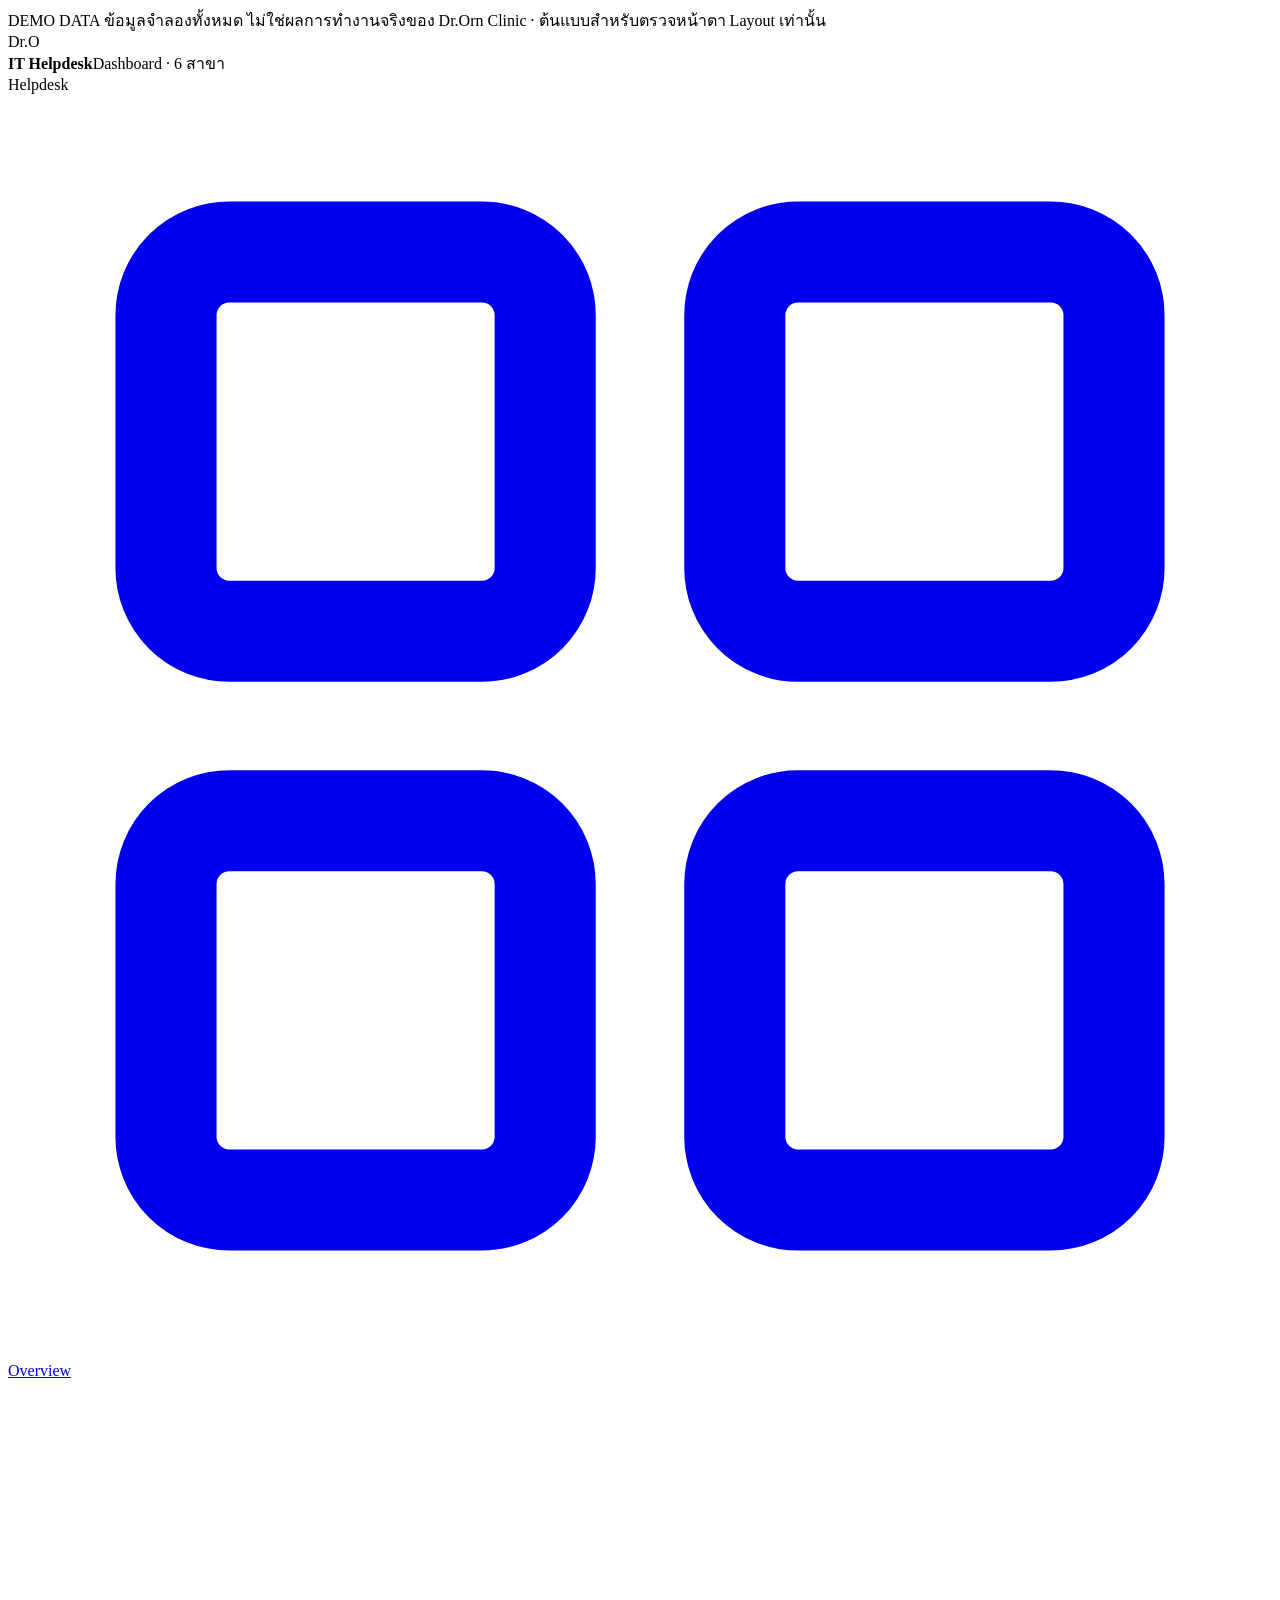
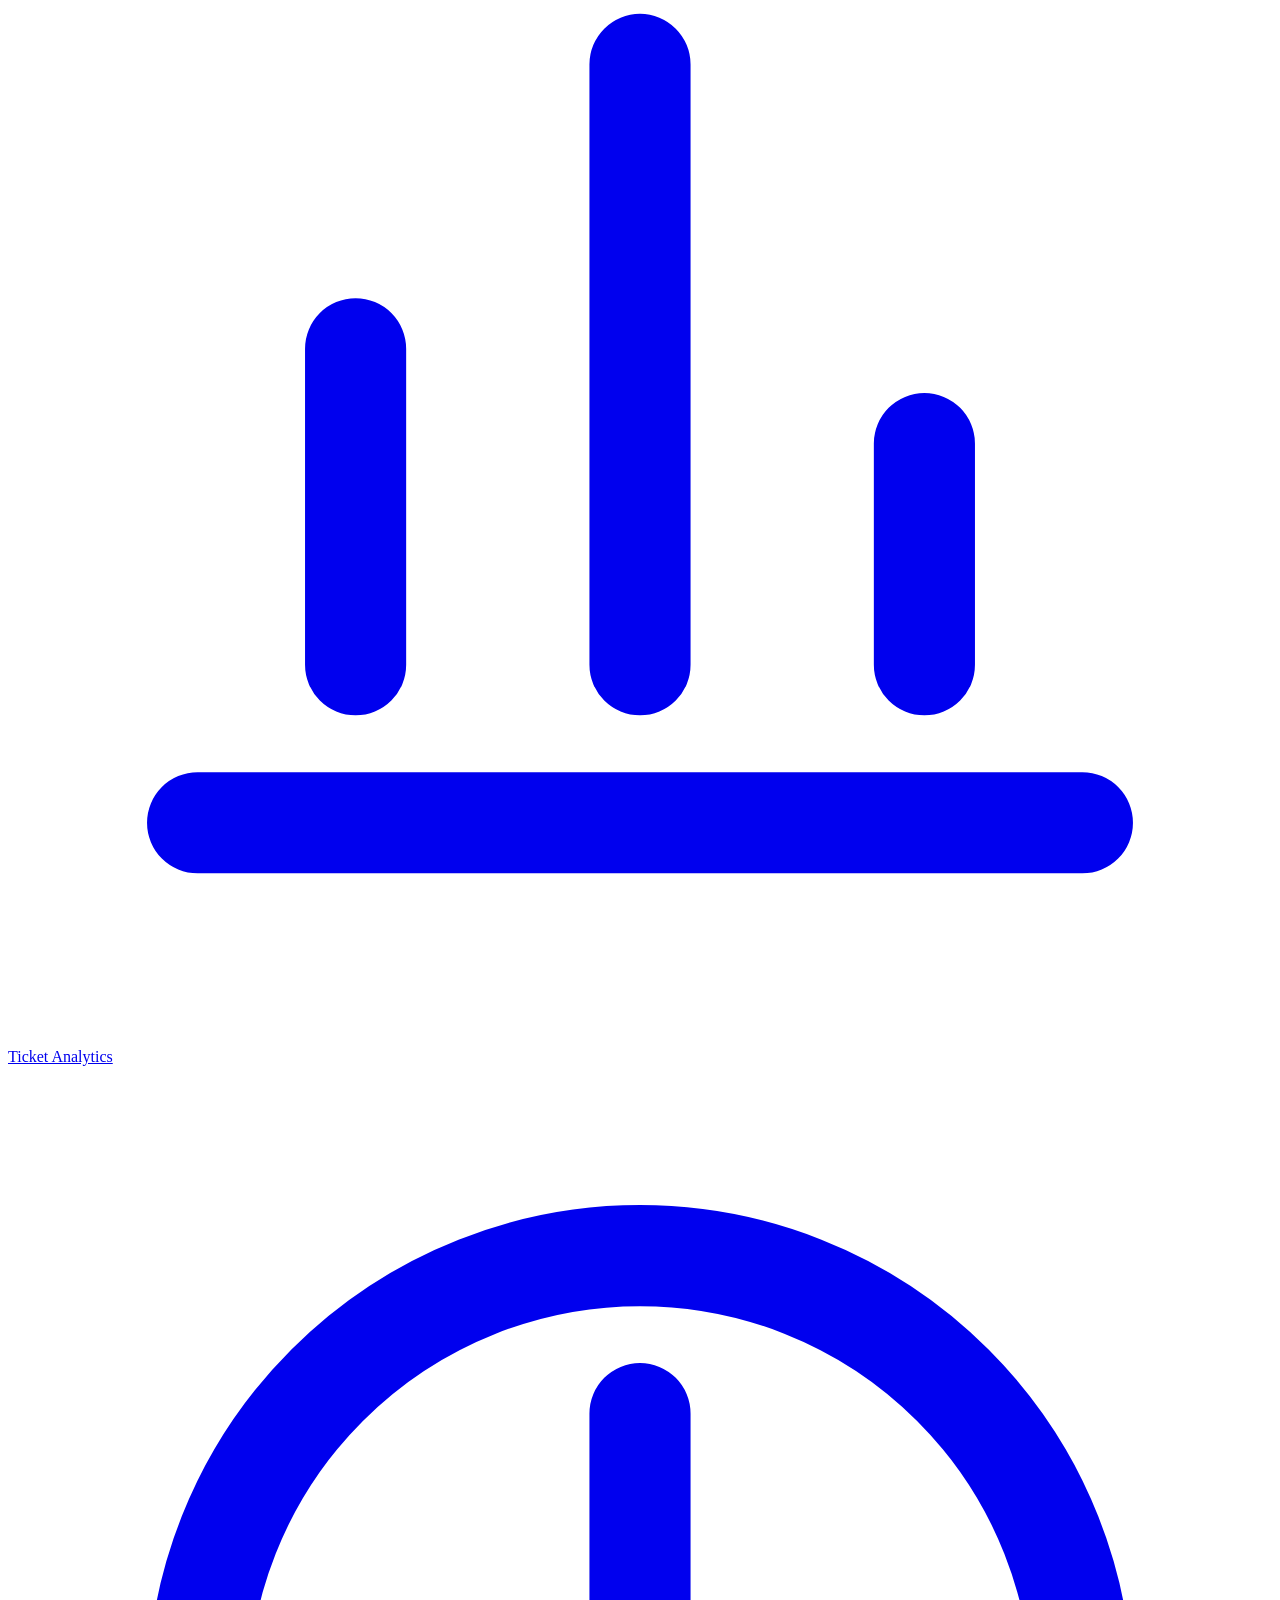
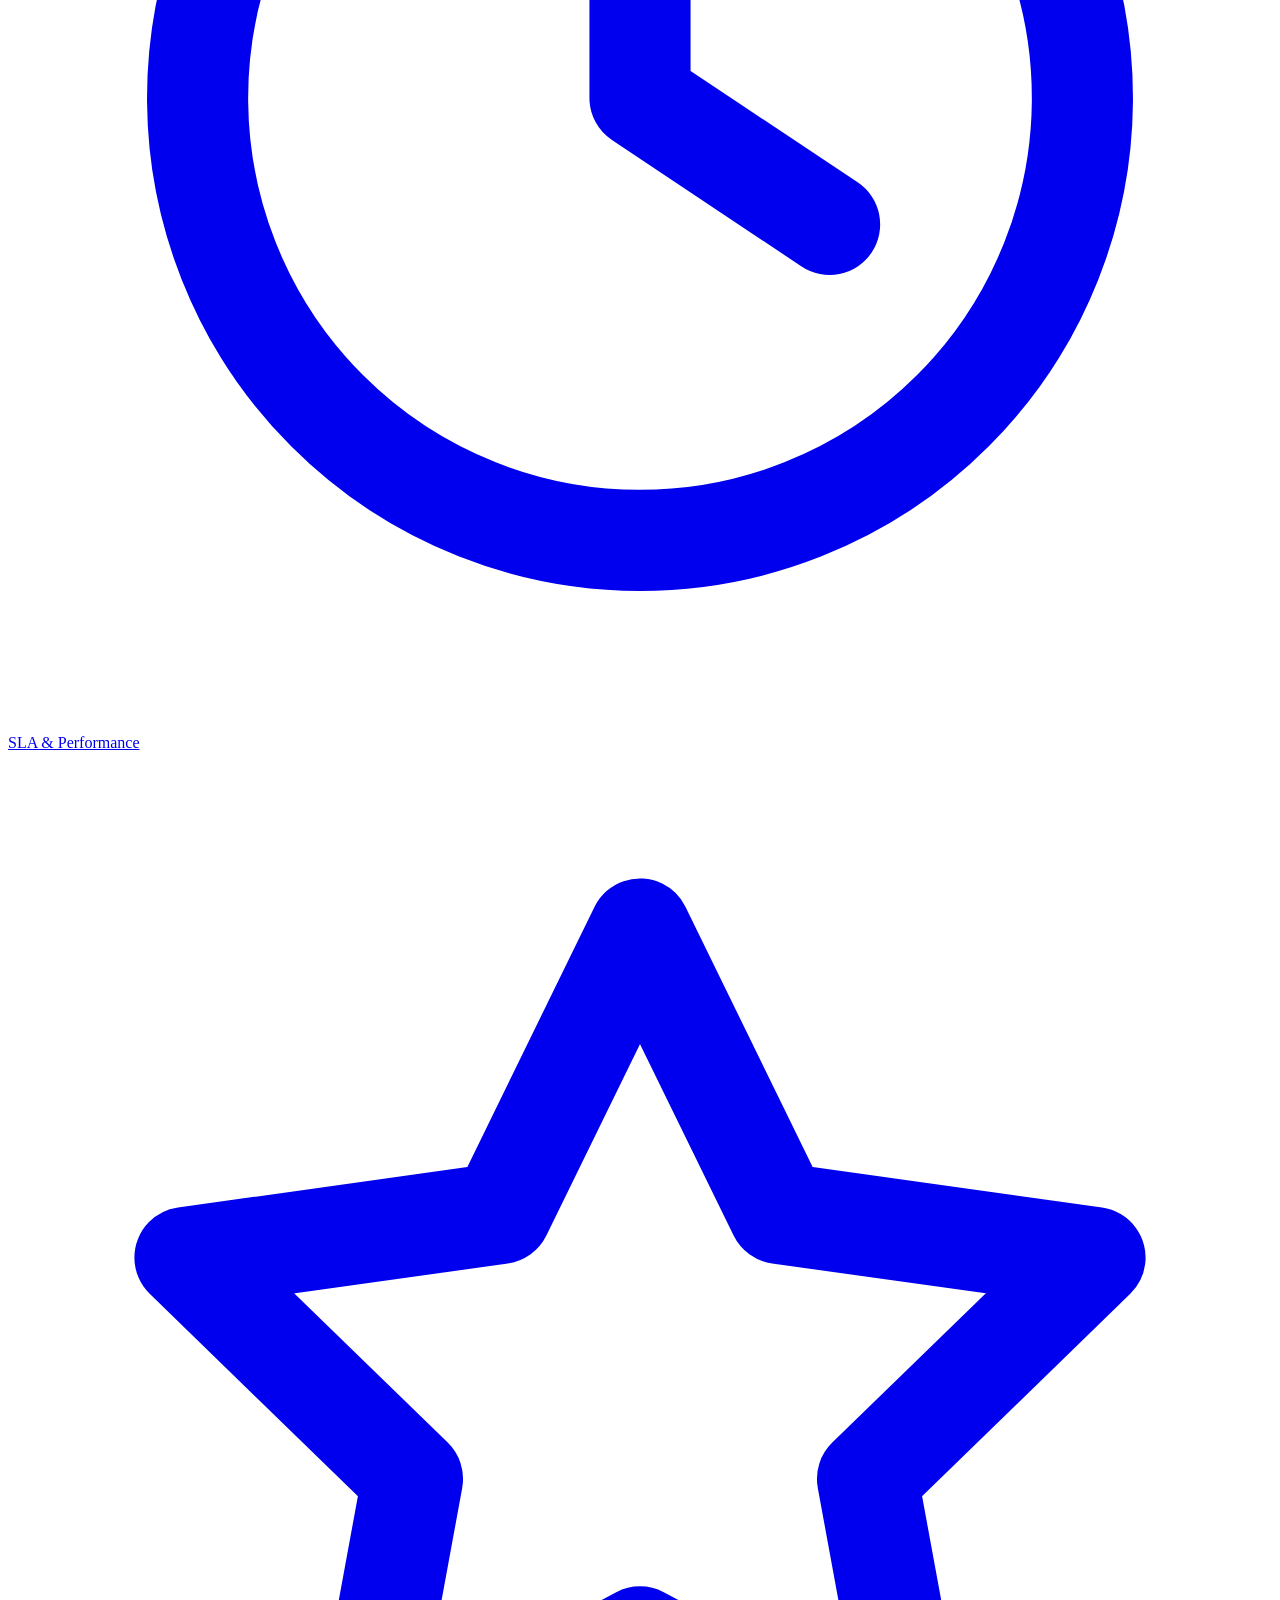
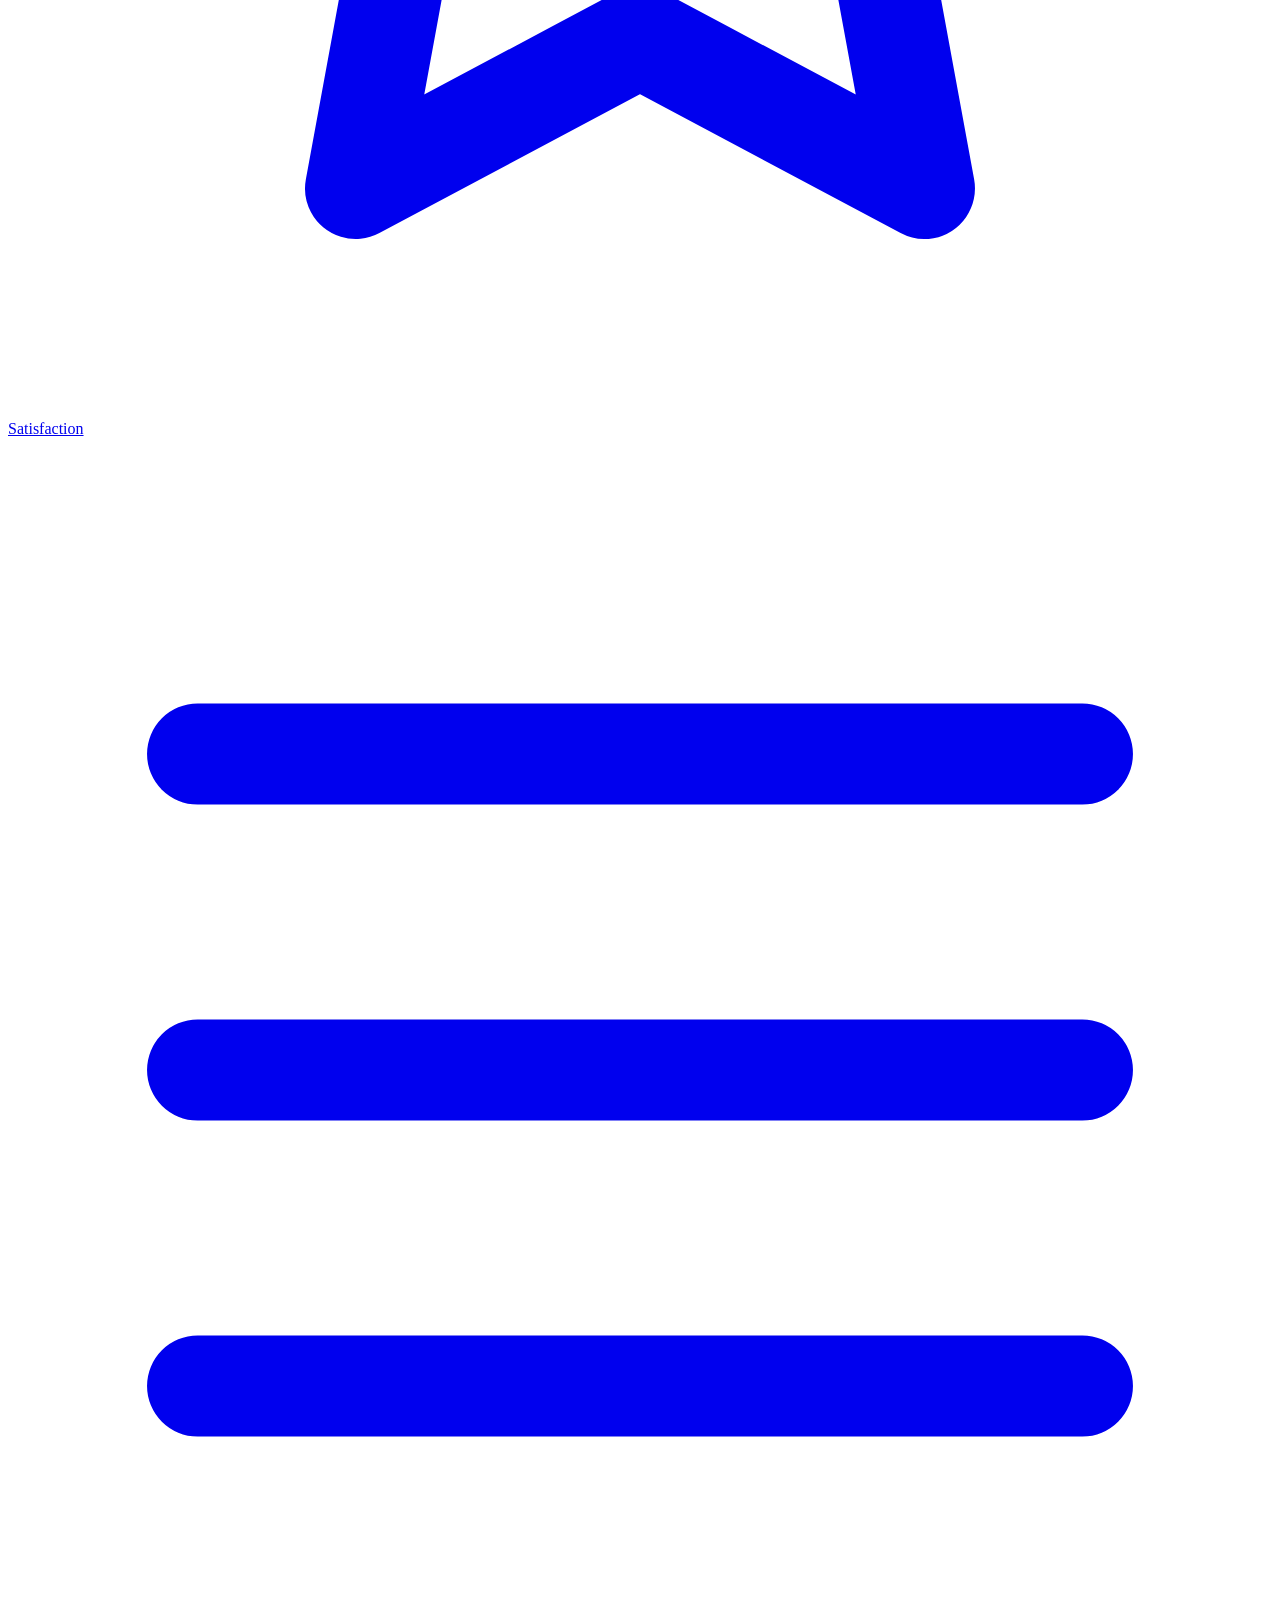
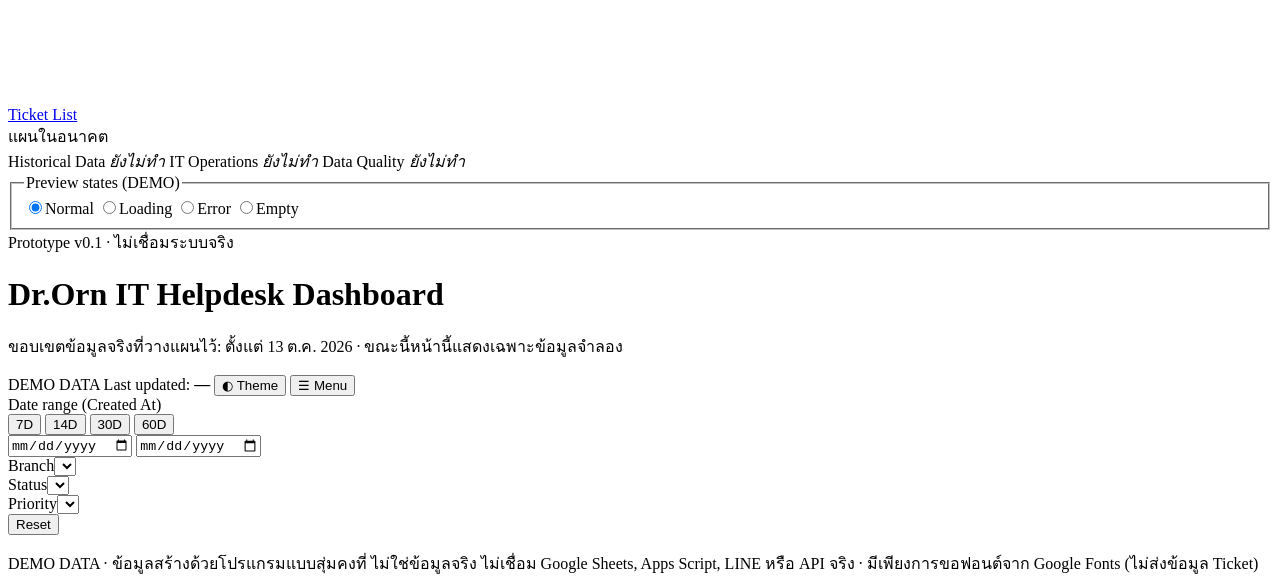
==== dashboard/index.html @ eb06150f "Add files via upload" ====
<!doctype html>
<html lang="th">
<head>
<meta charset="utf-8">
<meta name="viewport" content="width=device-width, initial-scale=1, viewport-fit=cover">
<meta name="robots" content="noindex, nofollow">
<title>Dr.Orn IT Helpdesk Dashboard (DEMO)</title>
<!-- Fonts: the ONLY external request in this prototype is the optional Google Fonts stylesheet below (no ticket data is sent). If it is blocked, the page falls back to local Thai fonts. -->
<link rel="preconnect" href="https://fonts.googleapis.com">
<link rel="preconnect" href="https://fonts.gstatic.com" crossorigin>
<link rel="stylesheet" href="https://fonts.googleapis.com/css2?family=IBM+Plex+Sans+Thai:wght@400;600;700&display=swap">
<link rel="stylesheet" href="assets/styles.css">
</head>
<body>

<div class="demo-bar" role="status">
  <span class="demo-tag">DEMO DATA</span>
  <span>ข้อมูลจำลองทั้งหมด ไม่ใช่ผลการทำงานจริงของ Dr.Orn Clinic · ต้นแบบสำหรับตรวจหน้าตา Layout เท่านั้น</span>
</div>

<div class="shell">
  <aside class="side" id="side" aria-label="Main navigation">
    <div class="brand">
      <div class="brand-mark" aria-hidden="true">Dr.O</div>
      <div><b>IT Helpdesk</b><span>Dashboard · 6 สาขา</span></div>
    </div>

    <nav class="nav" aria-label="Sections">
      <div class="nav-label">Helpdesk</div>
      <a href="#overview" aria-current="true"><svg viewBox="0 0 20 20" fill="none" stroke="currentColor" stroke-width="1.6" stroke-linecap="round" stroke-linejoin="round" aria-hidden="true"><rect x="2.5" y="2.5" width="6" height="6" rx="1"/><rect x="11.5" y="2.5" width="6" height="6" rx="1"/><rect x="2.5" y="11.5" width="6" height="6" rx="1"/><rect x="11.5" y="11.5" width="6" height="6" rx="1"/></svg>Overview</a>
      <a href="#analytics"><svg viewBox="0 0 20 20" fill="none" stroke="currentColor" stroke-width="1.6" stroke-linecap="round" stroke-linejoin="round" aria-hidden="true"><path d="M3 16.5h14M5.5 14V9M10 14V4.5M14.5 14v-3.5"/></svg>Ticket Analytics</a>
      <a href="#sla"><svg viewBox="0 0 20 20" fill="none" stroke="currentColor" stroke-width="1.6" stroke-linecap="round" stroke-linejoin="round" aria-hidden="true"><circle cx="10" cy="10" r="7"/><path d="M10 5.5V10l3 2"/></svg>SLA &amp; Performance</a>
      <a href="#satisfaction"><svg viewBox="0 0 20 20" fill="none" stroke="currentColor" stroke-width="1.6" stroke-linecap="round" stroke-linejoin="round" aria-hidden="true"><path d="M10 2.8l2.2 4.5 5 .7-3.6 3.5.9 4.9L10 14l-4.5 2.4.9-4.9L2.8 8l5-.7z"/></svg>Satisfaction</a>
      <a href="#tickets"><svg viewBox="0 0 20 20" fill="none" stroke="currentColor" stroke-width="1.6" stroke-linecap="round" stroke-linejoin="round" aria-hidden="true"><path d="M3 5h14M3 10h14M3 15h14"/></svg>Ticket List</a>
      <div class="nav-label">แผนในอนาคต</div>
      <span class="soon">Historical Data <em>ยังไม่ทำ</em></span>
      <span class="soon">IT Operations <em>ยังไม่ทำ</em></span>
      <span class="soon">Data Quality <em>ยังไม่ทำ</em></span>
    </nav>

    <div class="side-foot">
      <fieldset>
        <legend>Preview states (DEMO)</legend>
        <div class="seg" role="radiogroup" aria-label="Preview states">
          <label><input type="radio" name="view" value="normal" id="vNormal" checked><span>Normal</span></label>
          <label><input type="radio" name="view" value="loading"><span>Loading</span></label>
          <label><input type="radio" name="view" value="error"><span>Error</span></label>
          <label><input type="radio" name="view" value="empty"><span>Empty</span></label>
        </div>
      </fieldset>
      <span>Prototype v0.1 · ไม่เชื่อมระบบจริง</span>
    </div>
  </aside>

  <div class="main">
    <header class="top">
      <div>
        <h1>Dr.Orn IT Helpdesk Dashboard</h1>
        <p class="scope">ขอบเขตข้อมูลจริงที่วางแผนไว้: ตั้งแต่ 13 ต.ค. 2026 · ขณะนี้หน้านี้แสดงเฉพาะข้อมูลจำลอง</p>
      </div>
      <div class="top-meta">
        <span class="chip">DEMO DATA</span>
        <span>Last updated: <b id="updated">—</b></span>
        <button class="icon-btn" id="theme" type="button" aria-pressed="false" title="สลับโหมดสว่าง/มืด">◐ Theme</button>
        <button class="icon-btn menu-btn" id="menu" type="button" aria-label="เปิดเมนู">☰ Menu</button>
      </div>
    </header>

    <section class="filters" aria-label="Filters">
      <div class="filters-in">
        <div class="field">
          <span class="lbl" id="dateLbl">Date range (Created At)</span>
          <div class="range" role="group" aria-labelledby="dateLbl">
            <div class="presets" role="group" aria-label="Quick range">
              <button type="button" data-n="7" aria-pressed="false">7D</button>
              <button type="button" data-n="14" aria-pressed="false">14D</button>
              <button type="button" data-n="30" aria-pressed="true">30D</button>
              <button type="button" data-n="60" aria-pressed="false">60D</button>
            </div>
            <input type="date" id="from" aria-label="From date">
            <input type="date" id="to" aria-label="To date">
          </div>
        </div>
        <div class="field"><label for="branch">Branch</label><select id="branch"></select></div>
        <div class="field"><label for="status">Status</label><select id="status"></select></div>
        <div class="field"><label for="priority">Priority</label><select id="priority"></select></div>
        <button class="reset" id="reset" type="button">Reset</button>
      </div>
      <p class="active-line" id="activeLine" aria-live="polite"></p>
      <p class="date-note" id="dateNote" role="status" aria-live="polite" hidden></p>
    </section>

    <div class="skel" id="skeleton" aria-busy="true" aria-label="กำลังโหลดข้อมูล"><i></i><i></i><i></i><i></i><i></i><i></i><i></i><i class="big"></i></div>

    <div class="state err" id="errorBox" hidden role="alert">
      <h2>โหลดข้อมูลไม่สำเร็จ</h2>
      <p>ไม่สามารถโหลดข้อมูลได้ในขณะนี้ ลองใหม่อีกครั้ง หากยังไม่หาย ให้แจ้งทีม IT (ตัวอย่างข้อความ Error สำหรับตรวจ Layout)</p>
      <button type="button" id="retry">ลองใหม่</button>
    </div>

    <section class="section" id="overview" aria-labelledby="h-ov" hidden>
      <div class="section-h"><h2 id="h-ov">Overview</h2><span class="demo-mini">DEMO</span><p>ภาพรวม Ticket ตามตัวกรองด้านบน</p></div>
      <div class="kpis" id="kpis"></div>
      <p class="card sub" style="margin-top:12px;padding:10px 14px;background:var(--surface-2);box-shadow:none">
        นิยามใน Prototype: <b>SLA Breached</b> = ยังไม่ปิด และเวลาปัจจุบัน (ของ Demo) เกิน SLA Due · <b>SLA Due Soon</b> = ยังไม่ปิด และเหลือ ≤ 60 นาที · SLA Due ใช้ค่าที่เก็บไว้ ไม่คำนวณใหม่ (ในข้อมูลจำลองคิดเวลาต่อเนื่องจาก Created At)
      </p>
    </section>

    <div class="state" id="emptyBox" hidden>
      <h2>ไม่มี Ticket ตามตัวกรองนี้</h2>
      <p>ลองขยายช่วงวันที่ หรือล้างตัวกรอง Branch / Status / Priority</p>
      <button type="button" id="resetEmpty">ล้างตัวกรอง</button>
    </div>

    <div id="detail" hidden>
      <section class="section" id="analytics" aria-labelledby="h-an">
        <div class="section-h"><h2 id="h-an">Ticket Analytics</h2><span class="demo-mini">DEMO</span><p>จำนวน Ticket ตามสถานะ สาขา ความเร่งด่วน หมวดหมู่ และแนวโน้มรายวัน</p></div>
        <div class="grid">
          <article class="card span-5"><div class="card-h"><div><h3>Tickets by Status</h3><p class="sub">Waiting แยกสีเฉพาะ ไม่ปนกับ Open / In Progress / Closed</p></div></div><div id="statusBody"></div></article>
          <article class="card span-7"><div class="card-h"><div><h3>Tickets by Branch</h3><p class="sub">จำนวน Ticket ตามสาขา</p></div></div><div id="branchBody"></div></article>
          <article class="card span-12">
            <div class="card-h"><div><h3>Ticket Trend (per day)</h3><p class="sub">Created = นับตามวันที่สร้าง · Closed = นับตามวันที่ปิด เฉพาะ Ticket ที่สร้างในช่วงวันที่เลือก (Ticket ที่สร้างก่อนช่วงแต่ปิดในช่วงนี้ไม่นับ, Ticket ที่ปิดหลังสิ้นช่วงไม่แสดง)</p></div></div>
            <div class="trend" id="trendBox"></div>
            <div class="legend"><span><i style="background:var(--brand)"></i>Created</span><span><i style="background:var(--s-closed)"></i>Closed (ของ Ticket ที่สร้างในช่วง)</span></div>
            <div id="trendTable"></div>
          </article>
          <article class="card span-4"><div class="card-h"><div><h3>Tickets by Priority</h3><p class="sub">ความเร่งด่วน</p></div></div><div id="priorityBody"></div></article>
          <article class="card span-4"><div class="card-h"><div><h3>Top Categories</h3><p class="sub">หมวดหมู่ปัญหาที่พบบ่อย</p></div></div><div id="categoryBody"></div></article>
          <article class="card span-4"><div class="card-h"><div><h3>Waiting by Reason</h3><p class="sub">รอ User / รอ Vendor · เฉพาะ Ticket ที่เป็น Waiting ตอนนี้</p></div></div><div id="waitingBody"></div></article>
        </div>
      </section>

      <section class="section" id="sla" aria-labelledby="h-sla">
        <div class="section-h"><h2 id="h-sla">SLA &amp; Performance</h2><span class="demo-mini">DEMO</span><p>ค่ากลาง (median) ทนต่อ Ticket ที่ค้างนานผิดปกติมากกว่าค่าเฉลี่ย · n = จำนวน Ticket ที่ใช้คำนวณ</p></div>
        <div class="perf" id="perf"></div>
        <div class="grid">
          <article class="card span-7"><div class="card-h"><div><h3>Resolution Time by Priority</h3><p class="sub">median · รวมกับไม่รวมช่วง Waiting (Created → Closed)</p></div></div><div id="resBody"></div></article>
          <article class="card span-5"><div class="card-h"><div><h3>SLA Compliance by Branch</h3><p class="sub">% ของ Ticket ที่ปิดทันก่อน SLA Due</p></div></div><div id="slaBranchBody"></div></article>
        </div>
      </section>

      <section class="section" id="satisfaction" aria-labelledby="h-sat">
        <div class="section-h"><h2 id="h-sat">Customer Satisfaction</h2><span class="demo-mini">DEMO</span><p>คะแนนความพึงพอใจ 1–5 ดาว ของ Ticket ที่ปิดแล้ว · n = จำนวนที่ให้คะแนน</p></div>
        <div class="kpis sat-kpis" id="satKpis"></div>
        <p class="card sub" style="margin-top:12px;padding:10px 14px;background:var(--surface-2);box-shadow:none">
          นิยามใน Prototype: ผูกกับ Ticket ID · เฉพาะ Ticket ที่ปิดแล้วเท่านั้นที่มีคะแนน (Ticket ที่ยังไม่ปิดไม่มีคะแนน) · ช่องว่าง = ยังไม่ได้ประเมิน ไม่นับเป็น 0 · ค่าเฉลี่ยคิดจากเฉพาะ Ticket ที่ให้คะแนน · ไม่แสดงความเห็นอิสระหรือชื่อผู้ให้คะแนน
        </p>
        <div class="grid" style="margin-top:12px">
          <article class="card span-5"><div class="card-h"><div><h3>Rating Distribution</h3><p class="sub">จำนวน Ticket ตามคะแนน 5 → 1 ดาว</p></div></div><div id="ratingDistBody"></div></article>
          <article class="card span-7"><div class="card-h"><div><h3>Average Rating by Branch</h3><p class="sub">คะแนนเฉลี่ยรายสาขา · สาขาที่มีน้อยกว่า 5 คะแนนระบุ "ตัวอย่างน้อย" ไม่ควรสรุปจากค่าเฉลี่ย</p></div></div><div id="ratingBranchBody"></div></article>
        </div>
      </section>

      <section class="section" id="tickets" aria-labelledby="h-tk">
        <div class="section-h"><h2 id="h-tk">Ticket List</h2><span class="demo-mini">DEMO</span><p>คลิกหัวคอลัมน์เพื่อเรียงลำดับ</p></div>
        <div class="card table-card">
          <div class="tbl-scroll"><table class="t" id="ticketTable"></table></div>
          <div class="pager"><span id="pagerInfo"></span><div class="btns"><button type="button" id="prev">ก่อนหน้า</button><span id="pageNo" style="align-self:center"></span><button type="button" id="next">ถัดไป</button></div></div>
          <p class="privacy-note">ตารางนี้ไม่แสดง LINE User ID, ชื่อผู้แจ้ง, รายละเอียดปัญหา, ความเห็นของผู้ให้คะแนน, Resolution, AnyDesk ID หรือ File Link · Assignee ในข้อมูลจริงเป็น LINE ID ต้องมีตาราง Mapping ก่อนแสดงชื่อ (ยังไม่ตัดสินใจ)</p>
        </div>
      </section>
    </div>

    <footer class="foot">
      <span>DEMO DATA · ข้อมูลสร้างด้วยโปรแกรมแบบสุ่มคงที่ ไม่ใช่ข้อมูลจริง</span>
      <span>ไม่เชื่อม Google Sheets, Apps Script, LINE หรือ API จริง · มีเพียงการขอฟอนต์จาก Google Fonts (ไม่ส่งข้อมูล Ticket)</span>
    </footer>
  </div>
</div>

<div id="tip" role="tooltip" hidden></div>

<script src="assets/mock-data.js"></script>
<script src="assets/app.js"></script>
</body>
</html>
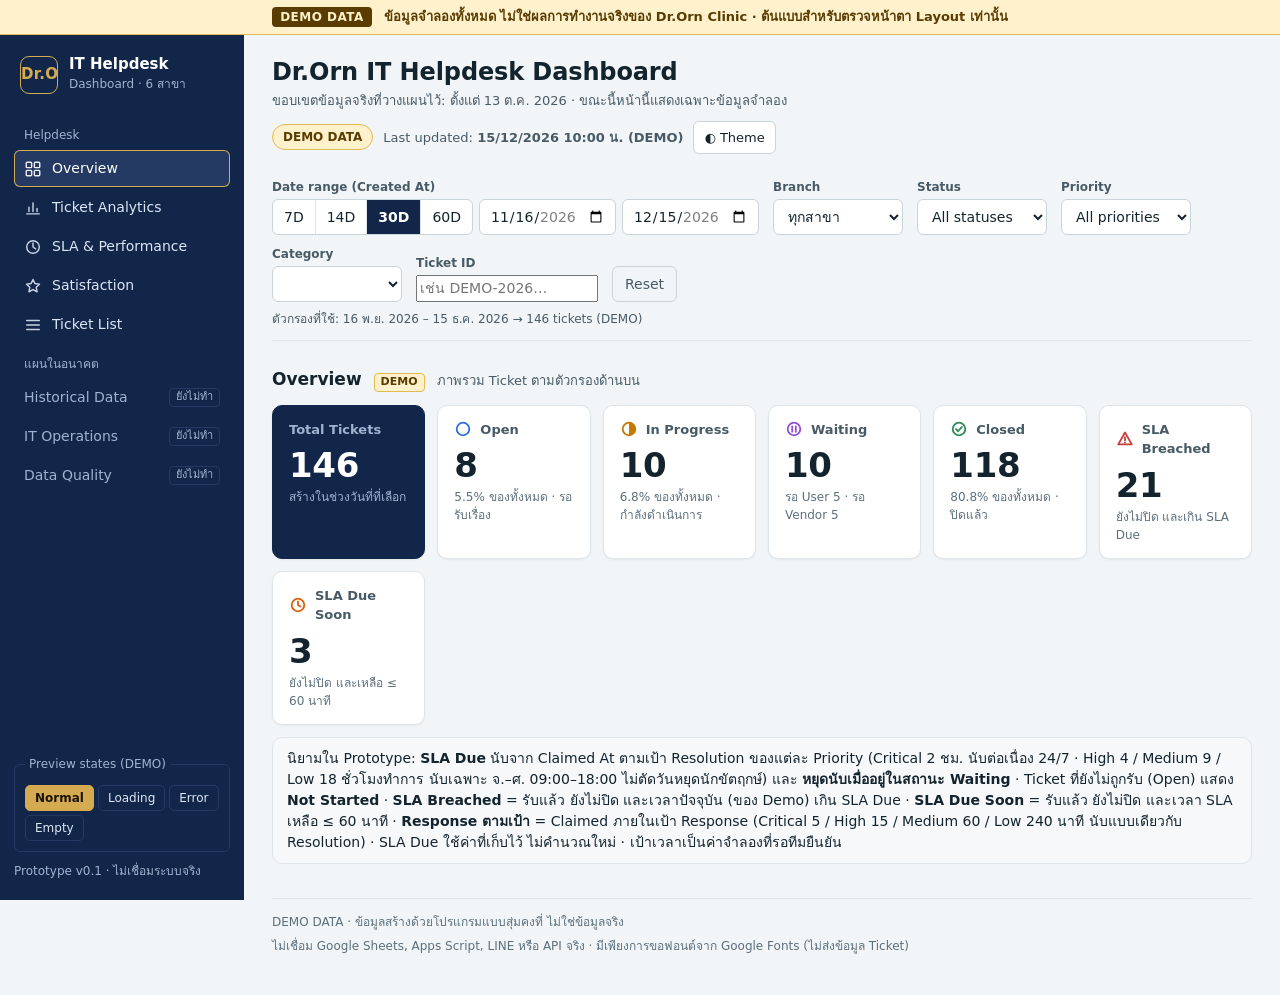
==== commit 1d4f3922: "Add files via upload" ====
--- a/dashboard/index.html
+++ b/dashboard/index.html
@@ -67,8 +67,9 @@
     </header>
 
     <section class="filters" aria-label="Filters">
+      <p class="page-name" id="pageName" aria-live="polite"></p>
       <div class="filters-in">
-        <div class="field">
+        <div class="field" data-f="date">
           <span class="lbl" id="dateLbl">Date range (Created At)</span>
           <div class="range" role="group" aria-labelledby="dateLbl">
             <div class="presets" role="group" aria-label="Quick range">
@@ -81,9 +82,11 @@
             <input type="date" id="to" aria-label="To date">
           </div>
         </div>
-        <div class="field"><label for="branch">Branch</label><select id="branch"></select></div>
-        <div class="field"><label for="status">Status</label><select id="status"></select></div>
-        <div class="field"><label for="priority">Priority</label><select id="priority"></select></div>
+        <div class="field" data-f="branch"><label for="branch">Branch</label><select id="branch"></select></div>
+        <div class="field" data-f="status"><label for="status">Status</label><select id="status"></select></div>
+        <div class="field" data-f="priority"><label for="priority">Priority</label><select id="priority"></select></div>
+        <div class="field" data-f="category"><label for="category">Category</label><select id="category"></select></div>
+        <div class="field" data-f="q"><label for="q">Ticket ID</label><input type="search" id="q" maxlength="24" placeholder="เช่น DEMO-2026…" autocomplete="off" spellcheck="false"></div>
         <button class="reset" id="reset" type="button">Reset</button>
       </div>
       <p class="active-line" id="activeLine" aria-live="polite"></p>
@@ -102,7 +105,7 @@
       <div class="section-h"><h2 id="h-ov">Overview</h2><span class="demo-mini">DEMO</span><p>ภาพรวม Ticket ตามตัวกรองด้านบน</p></div>
       <div class="kpis" id="kpis"></div>
       <p class="card sub" style="margin-top:12px;padding:10px 14px;background:var(--surface-2);box-shadow:none">
-        นิยามใน Prototype: <b>SLA Breached</b> = ยังไม่ปิด และเวลาปัจจุบัน (ของ Demo) เกิน SLA Due · <b>SLA Due Soon</b> = ยังไม่ปิด และเหลือ ≤ 60 นาที · SLA Due ใช้ค่าที่เก็บไว้ ไม่คำนวณใหม่ (ในข้อมูลจำลองคิดเวลาต่อเนื่องจาก Created At)
+        นิยามใน Prototype: <b>SLA Due</b> นับจาก Claimed At ตามเป้า Resolution ของแต่ละ Priority (Critical 2 ชม. นับต่อเนื่อง 24/7 · High 4 / Medium 9 / Low 18 ชั่วโมงทำการ นับเฉพาะ จ.–ศ. 09:00–18:00 ไม่ตัดวันหยุดนักขัตฤกษ์) และ <b>หยุดนับเมื่ออยู่ในสถานะ Waiting</b> · Ticket ที่ยังไม่ถูกรับ (Open) แสดง <b>Not Started</b> · <b>SLA Breached</b> = รับแล้ว ยังไม่ปิด และเวลาปัจจุบัน (ของ Demo) เกิน SLA Due · <b>SLA Due Soon</b> = รับแล้ว ยังไม่ปิด และเวลา SLA เหลือ ≤ 60 นาที · <b>Response ตามเป้า</b> = Claimed ภายในเป้า Response (Critical 5 / High 15 / Medium 60 / Low 240 นาที นับแบบเดียวกับ Resolution) · SLA Due ใช้ค่าที่เก็บไว้ ไม่คำนวณใหม่ · เป้าเวลาเป็นค่าจำลองที่รอทีมยืนยัน
       </p>
     </section>
 
@@ -113,7 +116,7 @@
     </div>
 
     <div id="detail" hidden>
-      <section class="section" id="analytics" aria-labelledby="h-an">
+      <section class="section" id="analytics" hidden aria-labelledby="h-an">
         <div class="section-h"><h2 id="h-an">Ticket Analytics</h2><span class="demo-mini">DEMO</span><p>จำนวน Ticket ตามสถานะ สาขา ความเร่งด่วน หมวดหมู่ และแนวโน้มรายวัน</p></div>
         <div class="grid">
           <article class="card span-5"><div class="card-h"><div><h3>Tickets by Status</h3><p class="sub">Waiting แยกสีเฉพาะ ไม่ปนกับ Open / In Progress / Closed</p></div></div><div id="statusBody"></div></article>
@@ -130,8 +133,15 @@
         </div>
       </section>
 
-      <section class="section" id="sla" aria-labelledby="h-sla">
+      <section class="section" id="sla" hidden aria-labelledby="h-sla">
         <div class="section-h"><h2 id="h-sla">SLA &amp; Performance</h2><span class="demo-mini">DEMO</span><p>ค่ากลาง (median) ทนต่อ Ticket ที่ค้างนานผิดปกติมากกว่าค่าเฉลี่ย · n = จำนวน Ticket ที่ใช้คำนวณ</p></div>
+        <details class="def" id="slaDef">
+          <summary>นิยามและเป้า SLA ที่ใช้ใน Prototype</summary>
+          <div class="def-body">
+            <p>นิยามใน Prototype: <b>SLA Due</b> นับจาก Claimed At ตามเป้า Resolution ของแต่ละ Priority (Critical 2 ชม. นับต่อเนื่อง 24/7 · High 4 / Medium 9 / Low 18 ชั่วโมงทำการ นับเฉพาะ จ.–ศ. 09:00–18:00 ไม่ตัดวันหยุดนักขัตฤกษ์) และ <b>หยุดนับเมื่ออยู่ในสถานะ Waiting</b> · Ticket ที่ยังไม่ถูกรับ (Open) แสดง <b>Not Started</b> · <b>SLA Breached</b> = รับแล้ว ยังไม่ปิด และเวลาปัจจุบัน (ของ Demo) เกิน SLA Due · <b>SLA Due Soon</b> = รับแล้ว ยังไม่ปิด และเวลา SLA เหลือ ≤ 60 นาที · <b>Response ตามเป้า</b> = Claimed ภายในเป้า Response (Critical 5 / High 15 / Medium 60 / Low 240 นาที นับแบบเดียวกับ Resolution) · SLA Due ใช้ค่าที่เก็บไว้ ไม่คำนวณใหม่ · เป้าเวลาเป็นค่าจำลองที่รอทีมยืนยัน</p>
+            <div id="slaTargetsTbl"></div>
+          </div>
+        </details>
         <div class="perf" id="perf"></div>
         <div class="grid">
           <article class="card span-7"><div class="card-h"><div><h3>Resolution Time by Priority</h3><p class="sub">median · รวมกับไม่รวมช่วง Waiting (Created → Closed)</p></div></div><div id="resBody"></div></article>
@@ -139,7 +149,7 @@
         </div>
       </section>
 
-      <section class="section" id="satisfaction" aria-labelledby="h-sat">
+      <section class="section" id="satisfaction" hidden aria-labelledby="h-sat">
         <div class="section-h"><h2 id="h-sat">Customer Satisfaction</h2><span class="demo-mini">DEMO</span><p>คะแนนความพึงพอใจ 1–5 ดาว ของ Ticket ที่ปิดแล้ว · n = จำนวนที่ให้คะแนน</p></div>
         <div class="kpis sat-kpis" id="satKpis"></div>
         <p class="card sub" style="margin-top:12px;padding:10px 14px;background:var(--surface-2);box-shadow:none">
@@ -151,7 +161,7 @@
         </div>
       </section>
 
-      <section class="section" id="tickets" aria-labelledby="h-tk">
+      <section class="section" id="tickets" hidden aria-labelledby="h-tk">
         <div class="section-h"><h2 id="h-tk">Ticket List</h2><span class="demo-mini">DEMO</span><p>คลิกหัวคอลัมน์เพื่อเรียงลำดับ</p></div>
         <div class="card table-card">
           <div class="tbl-scroll"><table class="t" id="ticketTable"></table></div>
--- a/dashboard/assets/styles.css
+++ b/dashboard/assets/styles.css
@@ -0,0 +1,403 @@
+/* Dr.Orn IT Helpdesk Dashboard - VISUAL PROTOTYPE (DEMO DATA ONLY)
+   Layout: dark navy sidebar + light work area. Summary (KPI) first, then analytics, SLA, table.
+   Colour: navy ink + brass brand accent; status colours are reserved for ticket state (validated palette). */
+
+:root {
+  --demo-h: 36px;  /* height of the sticky DEMO banner; updated by app.js when it wraps */
+  --bg: #f2f5f7;
+  --surface: #ffffff;
+  --surface-2: #f6f8fa;
+  --ink: #14242e;
+  --ink-2: #475a66;
+  --ink-3: #5c6f7c;
+  --line: #dde5ea;
+  --line-2: #c9d4db;
+  --focus: #1f5fd1;
+
+  --side-bg: #12264a;
+  --side-ink: #dbe6f5;
+  --side-ink-2: #9fb3d1;
+  --side-line: #243a63;
+  --brass: #d5ab52;
+
+  --brand: #2c4a78;          /* volume bars, "created" line */
+  --brand-2: #7f9bc4;        /* lighter pair for 2-series charts */
+
+  --s-open: #2f6fde;
+  --s-prog: #c27a00;
+  --s-wait: #9150d6;
+  --s-closed: #2e8b57;
+  --s-wait-2: #c2a3ec;       /* Waiting for Vendor (lighter tone of the Waiting hue) */
+
+  --sla-over: #c93c3c;
+  --sla-near: #d9610d;
+  --sla-ok: #2e8b57;
+
+  --p-low: #e6d3a0;
+  --p-med: #d1b062;
+  --p-high: #b08a36;
+  --p-crit: #7a5c14;
+
+  --demo-bg: #fff1cc;
+  --demo-ink: #5a3b00;
+  --demo-line: #e3bb55;
+
+  --shadow: 0 1px 2px rgba(18, 38, 74, 0.06);
+  --radius: 10px;
+  --radius-sm: 6px;
+  --font: "IBM Plex Sans Thai", "Noto Sans Thai", "Sarabun", "Leelawadee UI", "Tahoma", system-ui, -apple-system, "Segoe UI", sans-serif;
+}
+
+@media (prefers-color-scheme: dark) {
+  :root:not([data-theme="light"]) {
+    --bg: #0d1520;
+    --surface: #152231;
+    --surface-2: #1a2a3b;
+    --ink: #e6edf3;
+    --ink-2: #b0c0cd;
+    --ink-3: #8fa2b1;
+    --line: #27384a;
+    --line-2: #35495e;
+    --focus: #8db4ff;
+    --side-bg: #0a1220;
+    --side-line: #1c2c47;
+    --brand: #7fa2db;
+    --brand-2: #476591;
+    --s-open: #4f83eb;
+    --s-prog: #be7c0a;
+    --s-wait: #a078e4;
+    --s-closed: #3daa70;
+    --s-wait-2: #5f4a8c;
+    --sla-over: #e5645f;
+    --sla-near: #f08a3c;
+    --sla-ok: #3daa70;
+    --p-low: #6a5a2e;
+    --p-med: #957a35;
+    --p-high: #c4a049;
+    --p-crit: #ebcb7d;
+    --demo-bg: #3a2c0b;
+    --demo-ink: #ffe3a1;
+    --demo-line: #8a6a1c;
+    --shadow: none;
+    color-scheme: dark;
+  }
+}
+:root[data-theme="dark"] {
+  --bg: #0d1520;
+  --surface: #152231;
+  --surface-2: #1a2a3b;
+  --ink: #e6edf3;
+  --ink-2: #b0c0cd;
+  --ink-3: #8fa2b1;
+  --line: #27384a;
+  --line-2: #35495e;
+  --focus: #8db4ff;
+  --side-bg: #0a1220;
+  --side-line: #1c2c47;
+  --brand: #7fa2db;
+  --brand-2: #476591;
+  --s-open: #4f83eb;
+  --s-prog: #be7c0a;
+  --s-wait: #a078e4;
+  --s-closed: #3daa70;
+  --s-wait-2: #5f4a8c;
+  --sla-over: #e5645f;
+  --sla-near: #f08a3c;
+  --sla-ok: #3daa70;
+  --p-low: #6a5a2e;
+  --p-med: #957a35;
+  --p-high: #c4a049;
+  --p-crit: #ebcb7d;
+  --demo-bg: #3a2c0b;
+  --demo-ink: #ffe3a1;
+  --demo-line: #8a6a1c;
+  --shadow: none;
+  color-scheme: dark;
+}
+
+* { box-sizing: border-box; }
+html, body { margin: 0; }
+body {
+  background: var(--bg);
+  color: var(--ink);
+  font-family: var(--font);
+  font-size: 14px;
+  line-height: 1.5;
+  font-variant-numeric: tabular-nums;
+}
+h1, h2, h3, p { margin: 0; }
+button, select, input { font: inherit; color: inherit; }
+:focus-visible { outline: 2px solid var(--focus); outline-offset: 2px; }
+[hidden] { display: none !important; }
+.sr-only { position: absolute; width: 1px; height: 1px; overflow: hidden; clip: rect(0 0 0 0); white-space: nowrap; }
+
+/* ---------- DEMO banner (always visible) ---------- */
+.demo-bar {
+  position: sticky; top: 0; z-index: 30;
+  display: flex; flex-wrap: wrap; gap: 4px 12px; align-items: center; justify-content: center;
+  padding: 7px 16px;
+  background: var(--demo-bg); color: var(--demo-ink);
+  border-bottom: 1px solid var(--demo-line);
+  font-weight: 600; font-size: 13px; text-align: center;
+}
+.demo-tag {
+  background: var(--demo-ink); color: var(--demo-bg);
+  padding: 1px 8px; border-radius: 4px; font-size: 12px; letter-spacing: 0.04em;
+}
+
+/* ---------- Shell ---------- */
+.shell { display: grid; grid-template-columns: 244px minmax(0, 1fr); min-height: calc(100vh - var(--demo-h)); }
+.side {
+  background: var(--side-bg); color: var(--side-ink);
+  padding: 20px 14px; display: flex; flex-direction: column; gap: 22px;
+  position: sticky; top: var(--demo-h); align-self: start; height: calc(100vh - var(--demo-h)); overflow-y: auto;
+}
+.brand { display: flex; gap: 11px; align-items: center; padding: 0 6px; }
+.brand-mark {
+  width: 38px; height: 38px; border-radius: 9px; flex: none;
+  border: 1.5px solid var(--brass); color: var(--brass);
+  display: grid; place-items: center; font-weight: 700; font-size: 15px; letter-spacing: 0.02em;
+}
+.brand b { display: block; font-size: 15px; line-height: 1.2; color: #fff; }
+.brand span { font-size: 12px; color: var(--side-ink-2); }
+.nav { display: flex; flex-direction: column; gap: 2px; }
+.nav-label { font-size: 12px; color: var(--side-ink-2); padding: 10px 10px 4px; }
+.nav a, .nav .soon {
+  display: flex; align-items: center; gap: 10px; padding: 8px 10px; border-radius: var(--radius-sm);
+  color: var(--side-ink); text-decoration: none; font-size: 14px;
+}
+.nav a:hover { background: var(--side-line); }
+.nav a[aria-current="true"] { background: var(--side-line); color: #fff; box-shadow: inset 0 0 0 1px var(--brass); }
+.nav svg { width: 18px; height: 18px; flex: none; opacity: 0.9; }
+.nav .soon { color: var(--side-ink-2); cursor: default; }
+.nav .soon em { margin-left: auto; font-style: normal; font-size: 11px; border: 1px solid var(--side-line); border-radius: 4px; padding: 0 6px; }
+.side-foot { margin-top: auto; font-size: 12px; color: var(--side-ink-2); display: flex; flex-direction: column; gap: 10px; }
+.side-foot fieldset { border: 1px solid var(--side-line); border-radius: var(--radius-sm); padding: 8px 10px 10px; margin: 0; }
+.side-foot legend { padding: 0 4px; }
+.seg { display: flex; flex-wrap: wrap; gap: 4px; margin-top: 4px; }
+.seg label { cursor: pointer; }
+.seg input { position: absolute; opacity: 0; pointer-events: none; }
+.seg span { display: block; padding: 3px 9px; border-radius: 5px; border: 1px solid var(--side-line); color: var(--side-ink); font-size: 12px; }
+.seg input:checked + span { background: var(--brass); color: #1b1405; border-color: var(--brass); font-weight: 600; }
+.seg input:focus-visible + span { outline: 2px solid #fff; outline-offset: 2px; }
+
+.main { min-width: 0; padding: 0 28px 40px; }
+.top {
+  display: flex; flex-wrap: wrap; gap: 10px 20px; align-items: flex-end; justify-content: space-between;
+  padding: 22px 0 14px;
+}
+.top h1 { font-size: 24px; line-height: 1.25; font-weight: 700; letter-spacing: -0.005em; text-wrap: balance; }
+.top .scope { color: var(--ink-2); font-size: 13px; margin-top: 4px; max-width: 70ch; }
+.top-meta { display: flex; gap: 10px; align-items: center; flex-wrap: wrap; color: var(--ink-2); font-size: 13px; }
+.chip {
+  display: inline-flex; align-items: center; gap: 6px; padding: 3px 10px; border-radius: 999px;
+  border: 1px solid var(--demo-line); background: var(--demo-bg); color: var(--demo-ink); font-weight: 600; font-size: 12px;
+}
+.icon-btn {
+  display: inline-flex; align-items: center; gap: 6px; padding: 6px 10px; border-radius: var(--radius-sm);
+  border: 1px solid var(--line-2); background: var(--surface); cursor: pointer; color: var(--ink);
+}
+.icon-btn:hover { background: var(--surface-2); }
+.menu-btn { display: none; }
+
+/* ---------- Filters ---------- */
+.filters {
+  position: sticky; top: var(--demo-h); z-index: 20;
+  background: var(--bg); padding: 10px 0 12px; margin-bottom: 6px;
+  border-bottom: 1px solid var(--line);
+}
+.filters-in { display: flex; flex-wrap: wrap; gap: 10px 14px; align-items: flex-end; }
+.field { display: flex; flex-direction: column; gap: 3px; min-width: 0; }
+.field > label, .field > .lbl { font-size: 12px; color: var(--ink-2); font-weight: 600; }
+.field select, .field input[type="date"] {
+  height: 36px; padding: 0 10px; border: 1px solid var(--line-2); border-radius: var(--radius-sm); background: var(--surface); min-width: 130px;
+}
+.range { display: flex; gap: 6px; flex-wrap: wrap; align-items: center; }
+.presets { display: inline-flex; flex: 0 0 auto; border: 1px solid var(--line-2); border-radius: var(--radius-sm); overflow: hidden; background: var(--surface); }
+.presets button { border: 0; background: transparent; padding: 0 11px; height: 34px; cursor: pointer; border-right: 1px solid var(--line); }
+.presets button:last-child { border-right: 0; }
+.presets button[aria-pressed="true"] { background: var(--side-bg); color: #fff; font-weight: 600; }
+:root[data-theme="dark"] .presets button[aria-pressed="true"] { background: var(--brass); color: #1b1405; }
+@media (prefers-color-scheme: dark) { :root:not([data-theme="light"]) .presets button[aria-pressed="true"] { background: var(--brass); color: #1b1405; } }
+.reset { height: 36px; padding: 0 12px; border: 1px solid var(--line-2); background: transparent; border-radius: var(--radius-sm); cursor: pointer; color: var(--ink-2); }
+.reset:hover { background: var(--surface); color: var(--ink); }
+.date-note { margin-top: 6px; font-size: 12.5px; color: var(--demo-ink); background: var(--demo-bg); border: 1px solid var(--demo-line); border-radius: var(--radius-sm); padding: 3px 10px; width: fit-content; max-width: 100%; }
+.active-line { font-size: 12px; color: var(--ink-2); margin-top: 8px; min-height: 18px; }
+
+/* ---------- Sections / cards ---------- */
+.section { margin-top: 26px; scroll-margin-top: calc(var(--demo-h) + 76px); }
+.section-h { display: flex; flex-wrap: wrap; align-items: baseline; gap: 6px 12px; margin-bottom: 12px; }
+.section-h h2 { font-size: 17px; font-weight: 700; }
+.section-h p { color: var(--ink-2); font-size: 13px; }
+.demo-mini { font-size: 11px; font-weight: 700; padding: 0 6px; border-radius: 4px; background: var(--demo-bg); color: var(--demo-ink); border: 1px solid var(--demo-line); }
+
+.card { background: var(--surface); border: 1px solid var(--line); border-radius: var(--radius); box-shadow: var(--shadow); padding: 16px 18px; min-width: 0; }
+.card h3 { font-size: 14px; font-weight: 700; }
+.card .sub { color: var(--ink-2); font-size: 12.5px; margin-top: 2px; }
+.card-h { display: flex; justify-content: space-between; gap: 10px; align-items: flex-start; margin-bottom: 12px; }
+
+.kpis { display: grid; grid-template-columns: repeat(auto-fit, minmax(150px, 1fr)); gap: 12px; }
+.kpi { background: var(--surface); border: 1px solid var(--line); border-radius: var(--radius); box-shadow: var(--shadow); padding: 14px 16px; min-width: 0; }
+.kpi.total { background: var(--side-bg); border-color: var(--side-bg); color: #fff; }
+.kpi.total .kpi-l, .kpi.total .kpi-s { color: var(--side-ink-2); }
+.kpi-l { display: flex; align-items: center; gap: 8px; font-size: 13px; color: var(--ink-2); font-weight: 600; }
+.kpi-n { font-size: 34px; line-height: 1.1; font-weight: 700; margin-top: 8px; letter-spacing: -0.01em; }
+.kpi-s { font-size: 12px; color: var(--ink-3); margin-top: 4px; }
+.sw { width: 18px; height: 18px; flex: none; }
+
+.grid { display: grid; gap: 14px; grid-template-columns: repeat(12, minmax(0, 1fr)); }
+.span-4 { grid-column: span 4; } .span-5 { grid-column: span 5; } .span-6 { grid-column: span 6; }
+.span-7 { grid-column: span 7; } .span-8 { grid-column: span 8; } .span-12 { grid-column: span 12; }
+
+/* legends & bars */
+.legend { display: flex; flex-wrap: wrap; gap: 6px 14px; margin-top: 10px; font-size: 12.5px; color: var(--ink-2); }
+.legend i { display: inline-block; width: 10px; height: 10px; border-radius: 2px; margin-right: 6px; vertical-align: -1px; }
+.bars { display: flex; flex-direction: column; gap: 9px; }
+.bar-row { display: grid; grid-template-columns: minmax(84px, 140px) minmax(0, 1fr) var(--vw, 62px); gap: 10px; align-items: center; font-size: 13px; }
+.bar-row.nm { grid-template-columns: minmax(110px, 215px) minmax(0, 1fr) var(--vw, 62px); }
+.bar-row.nm .name { white-space: normal; overflow: visible; line-height: 1.25; }
+.bar-row .name { color: var(--ink); overflow: hidden; text-overflow: ellipsis; white-space: nowrap; }
+.bar-row .val { text-align: right; font-weight: 600; white-space: nowrap; }
+.bar-row .val small { color: var(--ink-3); font-weight: 400; }
+.track { height: 14px; background: var(--surface-2); border-radius: 3px; position: relative; }
+.fill { height: 100%; border-radius: 3px; min-width: 2px; }
+.bar-row[data-tip] { cursor: default; border-radius: 4px; }
+.bar-row[data-tip]:hover .track { background: var(--line); }
+.pair { display: flex; flex-direction: column; gap: 3px; }
+.pair .track { height: 10px; }
+.empty-mini { color: var(--ink-3); font-size: 13px; padding: 18px 0; text-align: center; }
+
+.donut-wrap { display: flex; flex-wrap: wrap; align-items: center; gap: 14px 22px; }
+.donut { width: 170px; height: 170px; flex: none; }
+.donut text { fill: var(--ink); }
+.donut .seg-arc { transition: opacity 0.15s; }
+.donut:hover .seg-arc { opacity: 0.55; }
+.donut .seg-arc:hover { opacity: 1; }
+.dl { list-style: none; margin: 0; padding: 0; display: flex; flex-direction: column; gap: 7px; flex: 1; min-width: 150px; }
+.dl li { display: grid; grid-template-columns: 18px 1fr auto; gap: 8px; align-items: center; font-size: 13px; }
+.dl li b { font-weight: 700; }
+.dl li small { color: var(--ink-3); font-size: 12px; margin-left: 4px; }
+
+.trend { width: 100%; height: 250px; position: relative; }
+.trend svg { display: block; width: 100%; height: 100%; }
+.trend text { fill: var(--ink-3); font-size: 11px; font-family: var(--font); }
+.trend .grid-l { stroke: var(--line); stroke-width: 1; }
+.trend .cross { stroke: var(--ink-3); stroke-width: 1; stroke-dasharray: 3 3; }
+
+.sat-kpis { grid-template-columns: repeat(auto-fit, minmax(190px, 280px)); }
+.kpi-n small { font-size: 15px; font-weight: 600; color: var(--ink-2); margin-left: 4px; letter-spacing: 0; }
+.stars { white-space: nowrap; color: var(--ink); letter-spacing: 1px; font-size: 13px; }
+.stars .off { color: var(--line-2); }
+.stars b { margin-left: 6px; font-size: 12.5px; letter-spacing: 0; }
+.bar-row.low .fill { opacity: 0.45; }
+.bar-row.sla-b { --vw: 104px; }
+.bar-row.sat { --vw: 168px; }
+.bar-row.sat-d { --vw: 84px; }
+.perf { display: grid; grid-template-columns: repeat(auto-fit, minmax(190px, 1fr)); gap: 12px; margin-bottom: 14px; }
+.tile { background: var(--surface); border: 1px solid var(--line); border-radius: var(--radius); padding: 14px 16px; box-shadow: var(--shadow); min-width: 0; }
+.tile .t-l { font-size: 13px; font-weight: 600; color: var(--ink-2); }
+.tile .t-n { font-size: 30px; font-weight: 700; line-height: 1.15; margin-top: 6px; }
+.tile .t-n small { font-size: 14px; font-weight: 600; color: var(--ink-2); margin-left: 4px; }
+.tile .t-s { font-size: 12px; color: var(--ink-3); margin-top: 4px; }
+.meter { height: 8px; border-radius: 4px; background: var(--surface-2); margin-top: 10px; overflow: hidden; }
+.meter i { display: block; height: 100%; background: var(--sla-ok); border-radius: 4px; }
+
+details.data { margin-top: 12px; font-size: 12.5px; color: var(--ink-2); }
+details.data summary { cursor: pointer; width: fit-content; }
+details.data table { margin-top: 8px; border-collapse: collapse; width: 100%; max-width: 520px; }
+details.data th, details.data td { text-align: left; padding: 3px 10px 3px 0; border-bottom: 1px solid var(--line); font-weight: 400; }
+details.data th { color: var(--ink); font-weight: 600; }
+
+/* ---------- Table ---------- */
+.table-card { padding: 0; overflow: hidden; }
+.tbl-scroll { overflow-x: auto; }
+table.t { width: 100%; border-collapse: collapse; min-width: 960px; }
+.t caption { text-align: left; padding: 14px 18px 4px; color: var(--ink-2); font-size: 12.5px; }
+.t th { text-align: left; font-size: 12.5px; color: var(--ink-2); font-weight: 600; padding: 0; border-bottom: 1px solid var(--line-2); background: var(--surface-2); white-space: nowrap; }
+.t th button { width: 100%; text-align: left; border: 0; background: transparent; padding: 10px 14px; cursor: pointer; display: flex; gap: 6px; align-items: center; font-weight: 600; color: var(--ink-2); }
+.t th button:hover { color: var(--ink); }
+.t th .arr { font-size: 10px; opacity: 0.35; }
+.t th[aria-sort="ascending"] .arr, .t th[aria-sort="descending"] .arr { opacity: 1; color: var(--ink); }
+.t td { padding: 9px 14px; border-bottom: 1px solid var(--line); white-space: nowrap; }
+.t tbody tr:hover td { background: var(--surface-2); }
+.t td.id { font-weight: 600; }
+.pill { display: inline-flex; align-items: center; gap: 6px; font-size: 12.5px; padding: 2px 9px 2px 6px; border-radius: 999px; border: 1px solid var(--line-2); background: var(--surface); font-weight: 600; }
+.pill svg { width: 14px; height: 14px; flex: none; }
+.pill.open { background: color-mix(in srgb, var(--s-open) 11%, var(--surface)); }
+.pill.prog { background: color-mix(in srgb, var(--s-prog) 12%, var(--surface)); }
+.pill.wait { background: color-mix(in srgb, var(--s-wait) 12%, var(--surface)); }
+.pill.closed { background: color-mix(in srgb, var(--s-closed) 12%, var(--surface)); }
+.pill.over { background: color-mix(in srgb, var(--sla-over) 13%, var(--surface)); }
+.pill.near { background: color-mix(in srgb, var(--sla-near) 13%, var(--surface)); }
+.pill.ok { background: color-mix(in srgb, var(--sla-ok) 11%, var(--surface)); }
+.pr { display: inline-flex; align-items: center; gap: 7px; }
+.pr i { width: 10px; height: 10px; border-radius: 2px; display: inline-block; }
+.pager { display: flex; flex-wrap: wrap; gap: 8px 14px; align-items: center; justify-content: space-between; padding: 10px 18px 14px; color: var(--ink-2); font-size: 13px; }
+.pager .btns { display: flex; gap: 6px; }
+.pager button { height: 32px; padding: 0 12px; border: 1px solid var(--line-2); border-radius: var(--radius-sm); background: var(--surface); cursor: pointer; }
+.pager button:disabled { opacity: 0.45; cursor: not-allowed; }
+.privacy-note { padding: 0 18px 14px; font-size: 12px; color: var(--ink-3); }
+
+/* ---------- States ---------- */
+.state { margin-top: 26px; background: var(--surface); border: 1px dashed var(--line-2); border-radius: var(--radius); padding: 38px 20px; text-align: center; }
+.state h2 { font-size: 17px; }
+.state p { color: var(--ink-2); margin-top: 6px; }
+.state button { margin-top: 14px; height: 36px; padding: 0 16px; border: 1px solid var(--line-2); border-radius: var(--radius-sm); background: var(--surface); cursor: pointer; font-weight: 600; }
+.state.err { border-color: var(--sla-over); }
+.skel { display: grid; gap: 12px; grid-template-columns: repeat(auto-fit, minmax(150px, 1fr)); margin-top: 26px; }
+.skel i { height: 92px; border-radius: var(--radius); background: linear-gradient(90deg, var(--surface-2) 25%, var(--line) 37%, var(--surface-2) 63%); background-size: 400% 100%; animation: sh 1.4s ease infinite; }
+.skel i.big { grid-column: 1 / -1; height: 250px; }
+@keyframes sh { 0% { background-position: 100% 50%; } 100% { background-position: 0 50%; } }
+
+/* ---------- Tooltip ---------- */
+#tip {
+  position: fixed; z-index: 60; pointer-events: none; max-width: 280px;
+  background: var(--side-bg); color: #fff; border: 1px solid var(--side-line); border-radius: 8px;
+  padding: 7px 10px; font-size: 12.5px; line-height: 1.45; box-shadow: 0 6px 18px rgba(0, 0, 0, 0.25);
+}
+#tip b { display: block; margin-bottom: 2px; }
+#tip .row { display: flex; gap: 8px; align-items: center; }
+#tip .row i { width: 9px; height: 9px; border-radius: 2px; display: inline-block; }
+
+.foot { margin-top: 34px; padding-top: 14px; border-top: 1px solid var(--line); color: var(--ink-3); font-size: 12px; display: flex; flex-wrap: wrap; gap: 6px 18px; }
+
+/* ---------- Responsive ---------- */
+@media (max-width: 1100px) {
+  .span-4, .span-5, .span-6, .span-7, .span-8 { grid-column: span 12; }
+}
+@media (max-width: 900px) {
+  .shell { grid-template-columns: minmax(0, 1fr); }
+  .side { position: fixed; z-index: 40; top: var(--demo-h); left: 0; bottom: 0; width: 260px; height: auto; align-self: stretch; transform: translateX(-102%); transition: transform 0.2s; }
+  body.nav-open .side { transform: none; box-shadow: 0 0 0 100vmax rgba(5, 10, 20, 0.5); }
+  .menu-btn { display: inline-flex; }
+  .main { padding: 0 16px 36px; }
+  .filters { top: var(--demo-h); }
+}
+@media (max-width: 560px) {
+  .top h1 { font-size: 20px; }
+  .kpi-n { font-size: 28px; }
+  .bar-row { grid-template-columns: minmax(64px, 96px) minmax(0, 1fr) var(--vw, 52px); }
+  .field { flex: 1 1 calc(50% - 8px); }
+  .field select, .field input[type="date"] { width: 100%; min-width: 0; }
+  .filters { position: static; }
+  .donut { width: 150px; height: 150px; }
+  .bar-row .name { white-space: normal; overflow-wrap: anywhere; line-height: 1.25; }
+  .bar-row.nm { grid-template-columns: minmax(96px, 132px) minmax(0, 1fr) var(--vw, 52px); }
+  .bar-row.sat { --vw: 84px; }
+  .bar-row.sla-b { --vw: 62px; }
+  .bar-row.sla-b .val { white-space: normal; line-height: 1.2; }
+  .bar-row.sla-b .val small { display: block; }
+  .bar-row.sat .val, .bar-row.sat-d .val { white-space: normal; line-height: 1.2; }
+  .bar-row.sat .val small, .bar-row.sat-d .val small { display: block; }
+}
+@media (max-width: 400px) {
+  /* narrow phones: label + value on one line, the bar gets its own full-width line (fixed value columns left 0-46px tracks at 320px) */
+  .bar-row, .bar-row.nm { grid-template-columns: minmax(0, 1fr) auto; row-gap: 3px; }
+  .bar-row .name { grid-column: 1; grid-row: 1; }
+  .bar-row .val { grid-column: 2; grid-row: 1; }
+  .bar-row .track { grid-column: 1 / -1; grid-row: 2; }
+}
+@media (prefers-reduced-motion: reduce) {
+  .skel i { animation: none; }
+  .side { transition: none; }
+}
